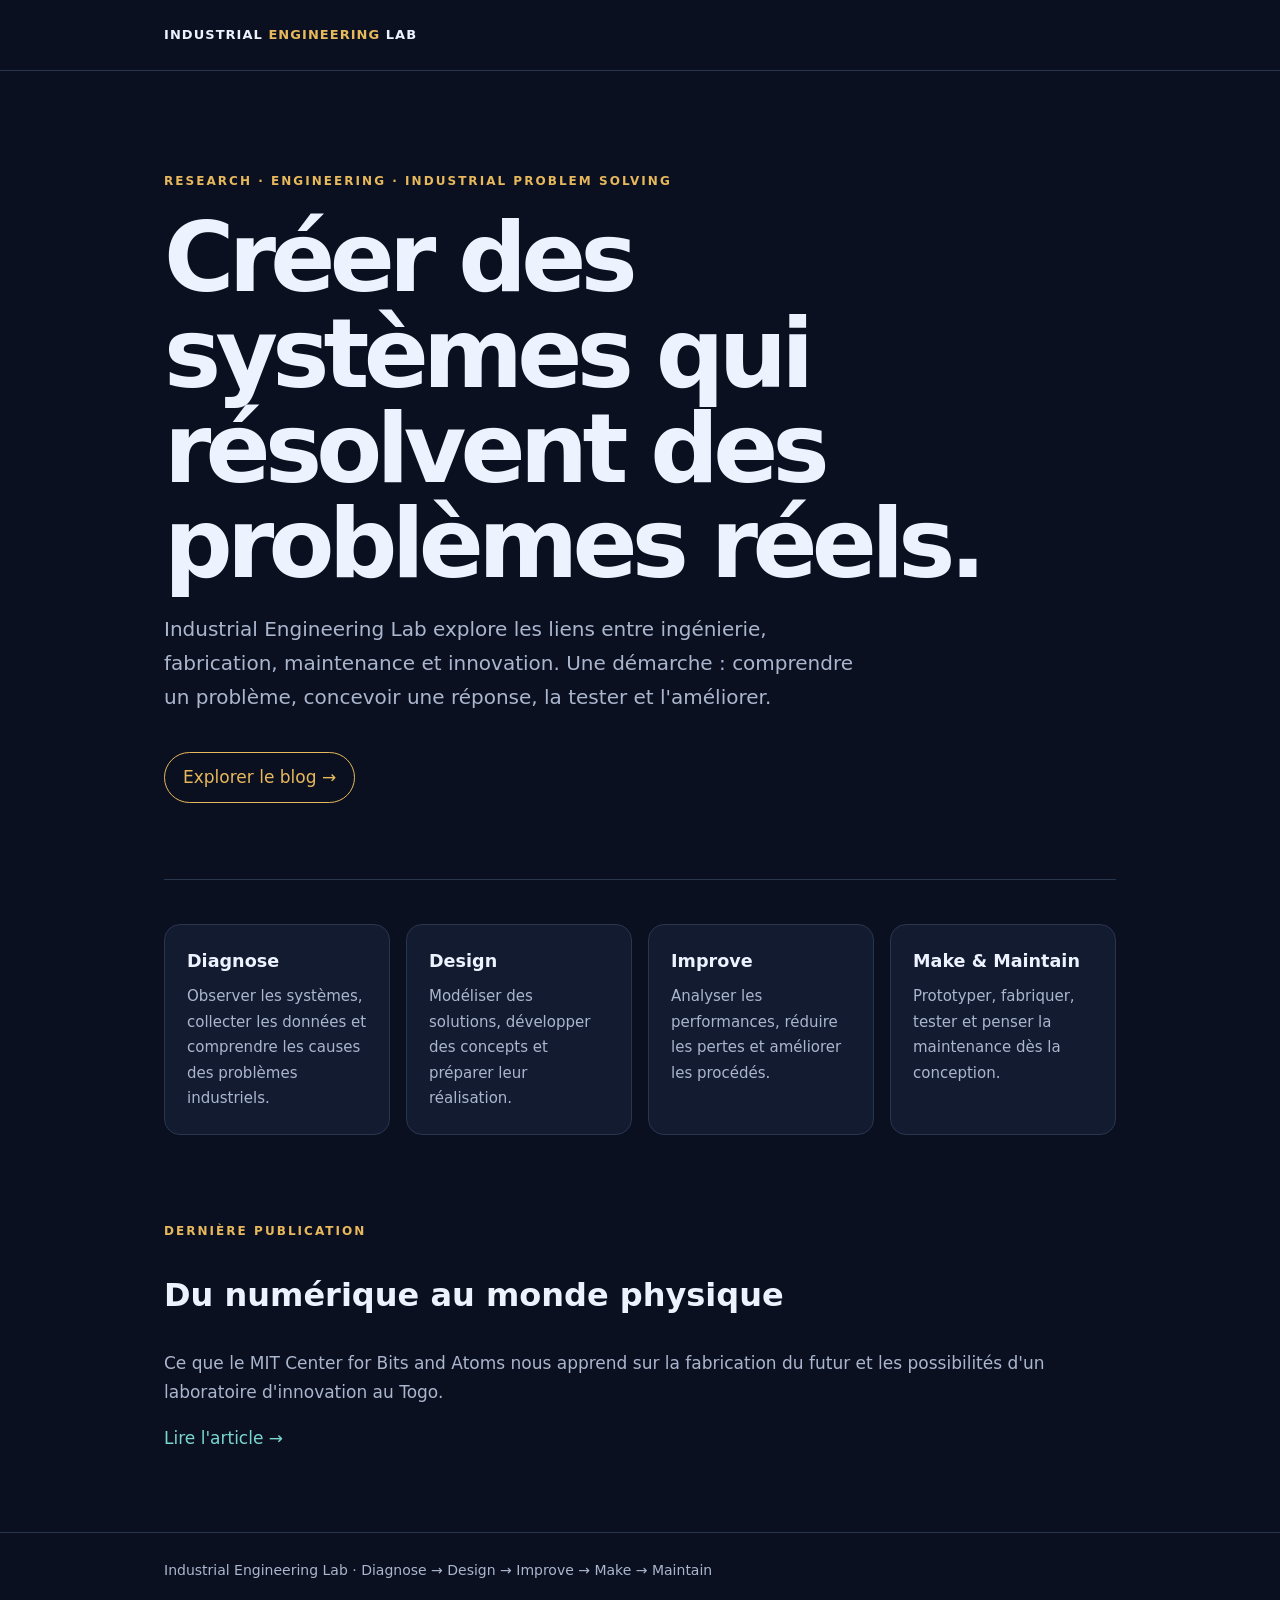
==== docs/index.html @ 6d8a0ddb "Add Industrial Engineering Lab website homepage" ====
<!doctype html>
<html lang="fr"><head><meta charset="utf-8"><meta name="viewport" content="width=device-width, initial-scale=1"><title>Industrial Engineering Lab</title><meta name="description" content="Un laboratoire personnel d'ingénierie industrielle : recherche, fabrication, maintenance et résolution de problèmes."><style>
:root{--bg:#0b1020;--panel:#121b30;--ink:#edf2ff;--muted:#aab6ce;--line:#293650;--gold:#e7b85c;--cyan:#79d6d0}*{box-sizing:border-box}body{margin:0;background:var(--bg);color:var(--ink);font:17px/1.7 system-ui,sans-serif}.wrap{max-width:1000px;margin:auto;padding:0 24px}header{padding:24px 0;border-bottom:1px solid var(--line)}.brand{font-size:13px;font-weight:800;letter-spacing:.08em}.brand span{color:var(--gold)}a{color:var(--cyan);text-decoration:none}.hero{padding:100px 0 76px}.eyebrow{color:var(--gold);font-size:12px;letter-spacing:.17em;text-transform:uppercase;font-weight:700}h1{font-size:clamp(3rem,8vw,6rem);line-height:.99;letter-spacing:-.06em;max-width:850px;margin:20px 0}.lead{font-size:1.25rem;color:var(--muted);max-width:700px}.line{height:1px;background:var(--line)}.grid{display:grid;grid-template-columns:repeat(auto-fit,minmax(220px,1fr));gap:16px;padding:44px 0}.card{background:var(--panel);border:1px solid var(--line);border-radius:16px;padding:22px}.card h2{margin:0 0 8px;font-size:1.1rem}.card p{margin:0;color:var(--muted);font-size:15px}.blog{padding:42px 0 80px}.blog h2{font-size:2rem}.blog p{color:var(--muted)}.cta{display:inline-block;margin-top:18px;border:1px solid var(--gold);color:var(--gold);border-radius:99px;padding:10px 18px}footer{border-top:1px solid var(--line);padding:26px 0;color:var(--muted);font-size:14px}</style></head>
<body><header><div class="wrap"><div class="brand">INDUSTRIAL <span>ENGINEERING</span> LAB</div></div></header><main class="wrap"><section class="hero"><div class="eyebrow">Research · Engineering · Industrial problem solving</div><h1>Créer des systèmes qui résolvent des problèmes réels.</h1><p class="lead">Industrial Engineering Lab explore les liens entre ingénierie, fabrication, maintenance et innovation. Une démarche : comprendre un problème, concevoir une réponse, la tester et l'améliorer.</p><a class="cta" href="blog/index.html">Explorer le blog →</a></section><div class="line"></div><section class="grid"><article class="card"><h2>Diagnose</h2><p>Observer les systèmes, collecter les données et comprendre les causes des problèmes industriels.</p></article><article class="card"><h2>Design</h2><p>Modéliser des solutions, développer des concepts et préparer leur réalisation.</p></article><article class="card"><h2>Improve</h2><p>Analyser les performances, réduire les pertes et améliorer les procédés.</p></article><article class="card"><h2>Make & Maintain</h2><p>Prototyper, fabriquer, tester et penser la maintenance dès la conception.</p></article></section><section class="blog"><div class="eyebrow">Dernière publication</div><h2>Du numérique au monde physique</h2><p>Ce que le MIT Center for Bits and Atoms nous apprend sur la fabrication du futur et les possibilités d'un laboratoire d'innovation au Togo.</p><a href="blog/mit-cba-fabrication-numerique.html">Lire l'article →</a></section></main><footer><div class="wrap">Industrial Engineering Lab · Diagnose → Design → Improve → Make → Maintain</div></footer></body></html>
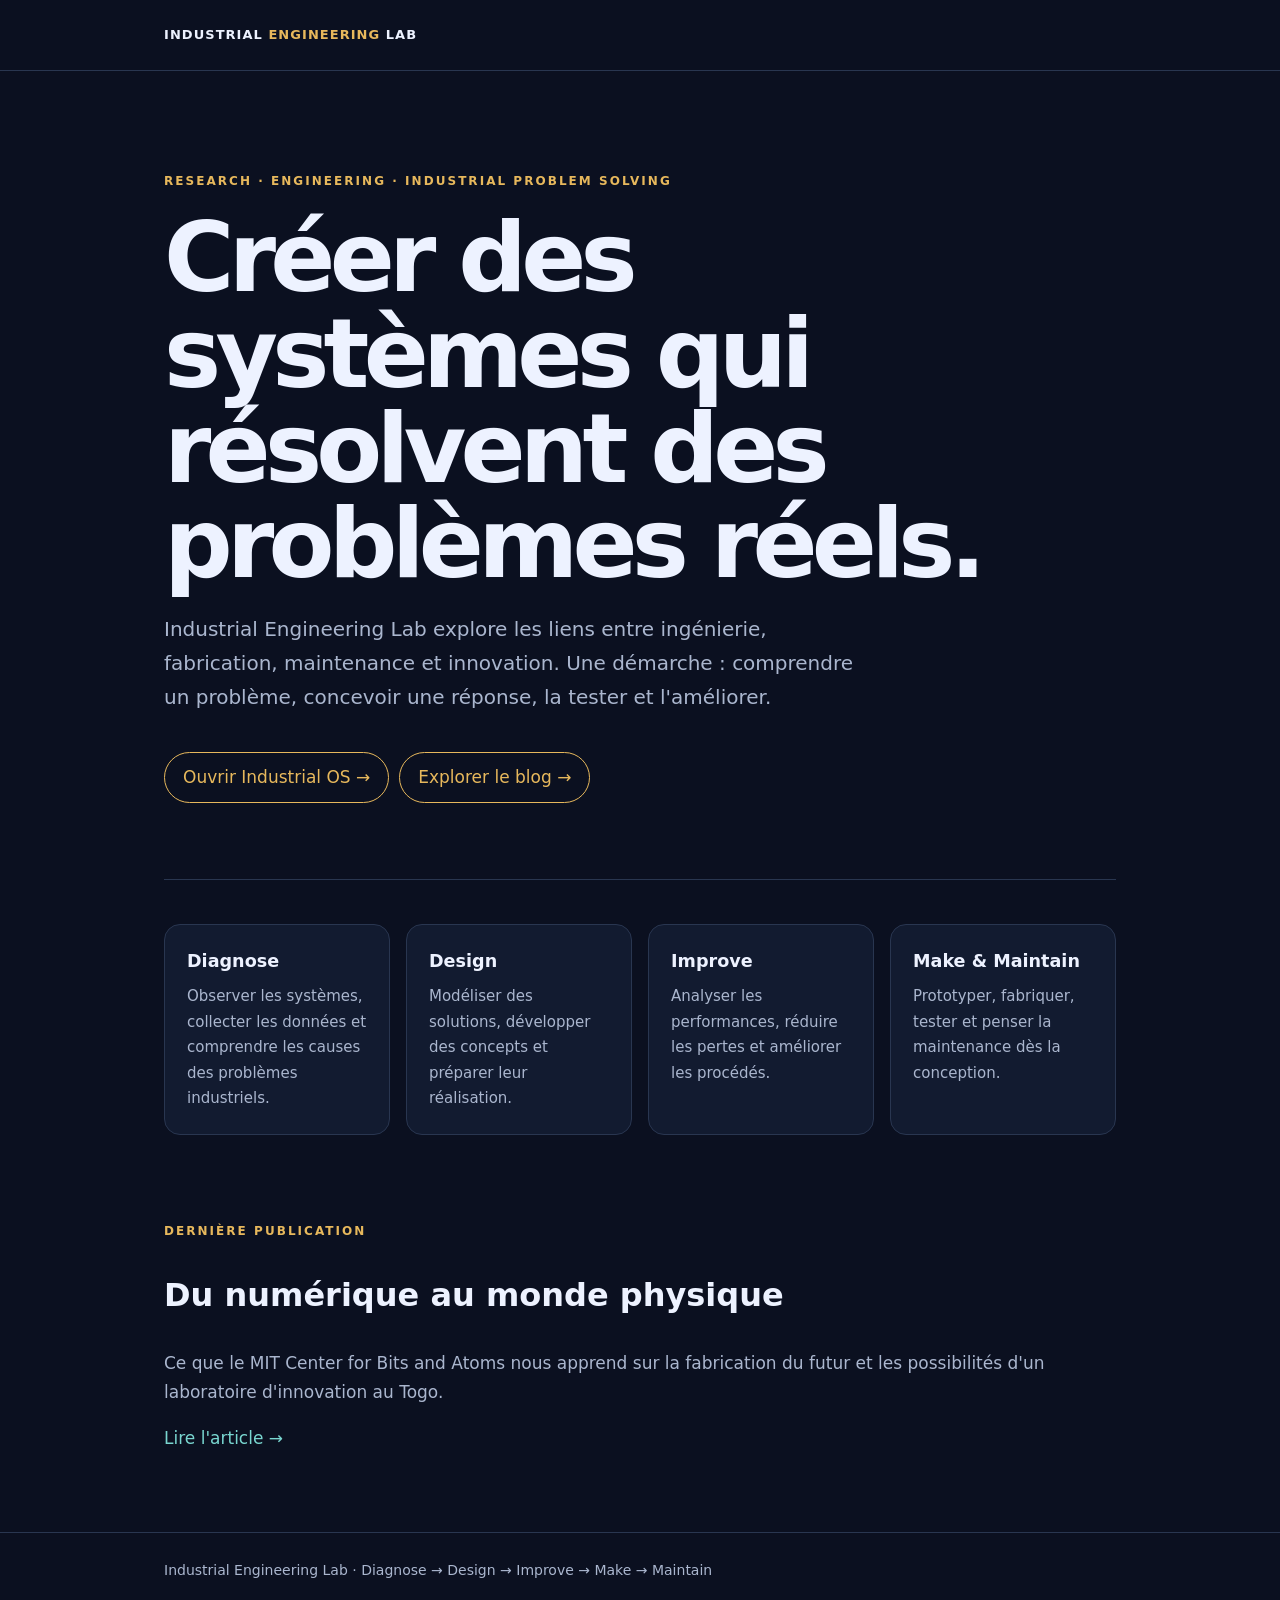
==== commit 078dd3c5: "Link homepage to Industrial OS dashboard" ====
--- a/docs/index.html
+++ b/docs/index.html
@@ -1,4 +1,4 @@
 <!doctype html>
 <html lang="fr"><head><meta charset="utf-8"><meta name="viewport" content="width=device-width, initial-scale=1"><title>Industrial Engineering Lab</title><meta name="description" content="Un laboratoire personnel d'ingénierie industrielle : recherche, fabrication, maintenance et résolution de problèmes."><style>
 :root{--bg:#0b1020;--panel:#121b30;--ink:#edf2ff;--muted:#aab6ce;--line:#293650;--gold:#e7b85c;--cyan:#79d6d0}*{box-sizing:border-box}body{margin:0;background:var(--bg);color:var(--ink);font:17px/1.7 system-ui,sans-serif}.wrap{max-width:1000px;margin:auto;padding:0 24px}header{padding:24px 0;border-bottom:1px solid var(--line)}.brand{font-size:13px;font-weight:800;letter-spacing:.08em}.brand span{color:var(--gold)}a{color:var(--cyan);text-decoration:none}.hero{padding:100px 0 76px}.eyebrow{color:var(--gold);font-size:12px;letter-spacing:.17em;text-transform:uppercase;font-weight:700}h1{font-size:clamp(3rem,8vw,6rem);line-height:.99;letter-spacing:-.06em;max-width:850px;margin:20px 0}.lead{font-size:1.25rem;color:var(--muted);max-width:700px}.line{height:1px;background:var(--line)}.grid{display:grid;grid-template-columns:repeat(auto-fit,minmax(220px,1fr));gap:16px;padding:44px 0}.card{background:var(--panel);border:1px solid var(--line);border-radius:16px;padding:22px}.card h2{margin:0 0 8px;font-size:1.1rem}.card p{margin:0;color:var(--muted);font-size:15px}.blog{padding:42px 0 80px}.blog h2{font-size:2rem}.blog p{color:var(--muted)}.cta{display:inline-block;margin-top:18px;border:1px solid var(--gold);color:var(--gold);border-radius:99px;padding:10px 18px}footer{border-top:1px solid var(--line);padding:26px 0;color:var(--muted);font-size:14px}</style></head>
-<body><header><div class="wrap"><div class="brand">INDUSTRIAL <span>ENGINEERING</span> LAB</div></div></header><main class="wrap"><section class="hero"><div class="eyebrow">Research · Engineering · Industrial problem solving</div><h1>Créer des systèmes qui résolvent des problèmes réels.</h1><p class="lead">Industrial Engineering Lab explore les liens entre ingénierie, fabrication, maintenance et innovation. Une démarche : comprendre un problème, concevoir une réponse, la tester et l'améliorer.</p><a class="cta" href="blog/index.html">Explorer le blog →</a></section><div class="line"></div><section class="grid"><article class="card"><h2>Diagnose</h2><p>Observer les systèmes, collecter les données et comprendre les causes des problèmes industriels.</p></article><article class="card"><h2>Design</h2><p>Modéliser des solutions, développer des concepts et préparer leur réalisation.</p></article><article class="card"><h2>Improve</h2><p>Analyser les performances, réduire les pertes et améliorer les procédés.</p></article><article class="card"><h2>Make & Maintain</h2><p>Prototyper, fabriquer, tester et penser la maintenance dès la conception.</p></article></section><section class="blog"><div class="eyebrow">Dernière publication</div><h2>Du numérique au monde physique</h2><p>Ce que le MIT Center for Bits and Atoms nous apprend sur la fabrication du futur et les possibilités d'un laboratoire d'innovation au Togo.</p><a href="blog/mit-cba-fabrication-numerique.html">Lire l'article →</a></section></main><footer><div class="wrap">Industrial Engineering Lab · Diagnose → Design → Improve → Make → Maintain</div></footer></body></html>+<body><header><div class="wrap"><div class="brand">INDUSTRIAL <span>ENGINEERING</span> LAB</div></div></header><main class="wrap"><section class="hero"><div class="eyebrow">Research · Engineering · Industrial problem solving</div><h1>Créer des systèmes qui résolvent des problèmes réels.</h1><p class="lead">Industrial Engineering Lab explore les liens entre ingénierie, fabrication, maintenance et innovation. Une démarche : comprendre un problème, concevoir une réponse, la tester et l'améliorer.</p><a class="cta" href="dashboard/index.html">Ouvrir Industrial OS →</a><a class="cta" href="blog/index.html" style="margin-left:10px">Explorer le blog →</a></section><div class="line"></div><section class="grid"><article class="card"><h2>Diagnose</h2><p>Observer les systèmes, collecter les données et comprendre les causes des problèmes industriels.</p></article><article class="card"><h2>Design</h2><p>Modéliser des solutions, développer des concepts et préparer leur réalisation.</p></article><article class="card"><h2>Improve</h2><p>Analyser les performances, réduire les pertes et améliorer les procédés.</p></article><article class="card"><h2>Make & Maintain</h2><p>Prototyper, fabriquer, tester et penser la maintenance dès la conception.</p></article></section><section class="blog"><div class="eyebrow">Dernière publication</div><h2>Du numérique au monde physique</h2><p>Ce que le MIT Center for Bits and Atoms nous apprend sur la fabrication du futur et les possibilités d'un laboratoire d'innovation au Togo.</p><a href="blog/mit-cba-fabrication-numerique.html">Lire l'article →</a></section></main><footer><div class="wrap">Industrial Engineering Lab · Diagnose → Design → Improve → Make → Maintain</div></footer></body></html>
